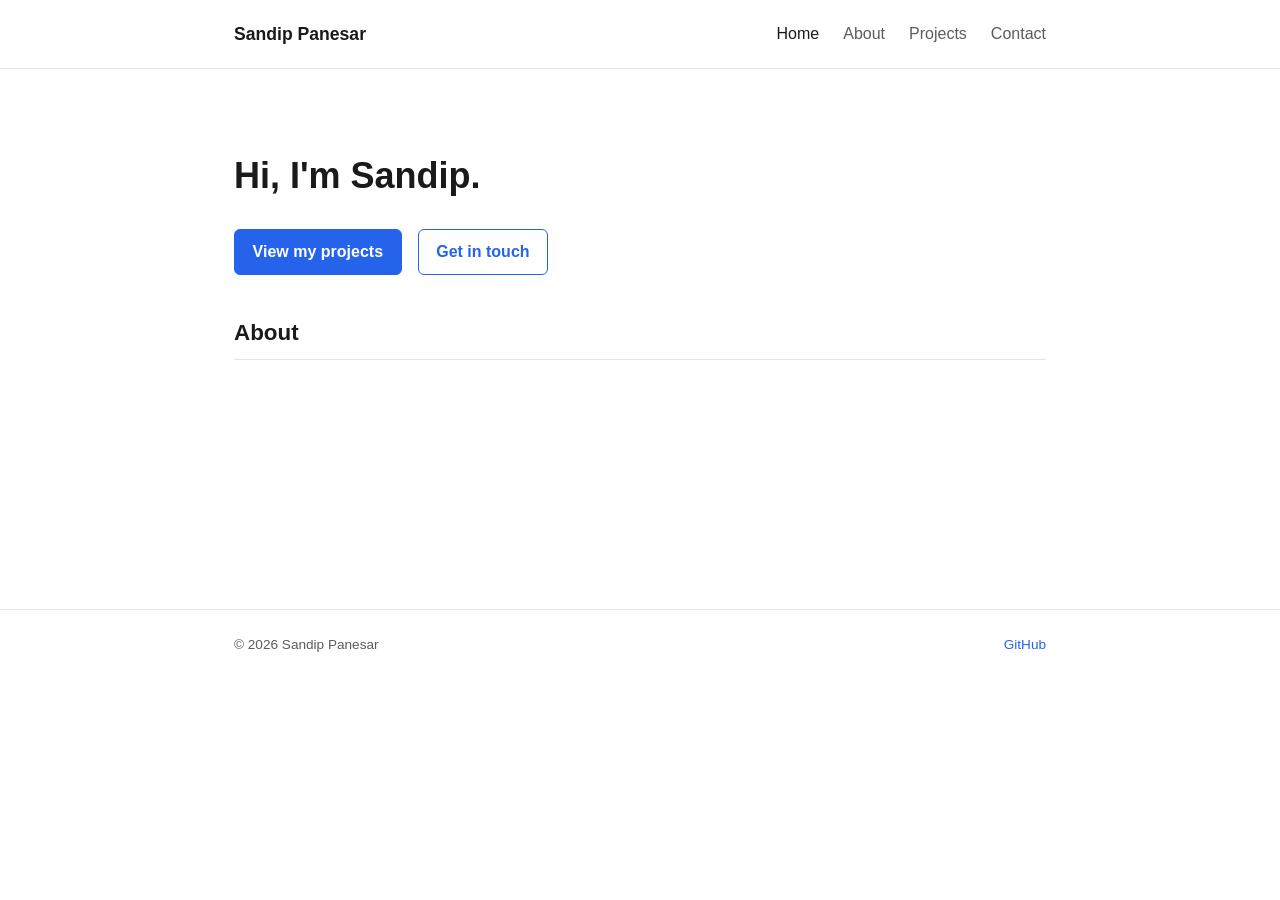
==== index.html @ 1ba9929c "Initial skeleton: static HTML/CSS/JS personal site" ====
<!doctype html>
<html lang="en">
<head>
  <meta charset="utf-8" />
  <meta name="viewport" content="width=device-width, initial-scale=1" />
  <title>Sandip Panesar</title>
  <meta name="description" content="Personal website of Sandip Panesar." />
  <link rel="stylesheet" href="css/style.css" />
</head>
<body>
  <header class="site-header">
    <div class="wrapper">
      <a class="site-title" href="index.html">Sandip Panesar</a>
      <nav class="site-nav">
        <ul>
          <li><a href="index.html">Home</a></li>
          <li><a href="about.html">About</a></li>
          <li><a href="projects.html">Projects</a></li>
          <li><a href="contact.html">Contact</a></li>
        </ul>
      </nav>
    </div>
  </header>

  <main>
    <div class="wrapper">
      <section class="hero">
        <h1>Hi, I'm Sandip.</h1>
        <p class="tagline"><!-- TODO: one-line description of what you do --></p>
        <div class="actions">
          <a class="btn primary" href="projects.html">View my projects</a>
          <a class="btn secondary" href="contact.html">Get in touch</a>
        </div>
      </section>

      <section class="intro">
        <h2>About</h2>
        <p>
          <!-- TODO: short 2-3 sentence intro. Who you are, what you work on,
               what you're interested in. -->
        </p>
      </section>
    </div>
  </main>

  <footer class="site-footer">
    <div class="wrapper">
      <span>&copy; <span id="year"></span> Sandip Panesar</span>
      <span><a href="https://github.com/sandzp">GitHub</a></span>
    </div>
  </footer>

  <script src="js/main.js"></script>
  <script>
    document.getElementById("year").textContent = new Date().getFullYear();
  </script>
</body>
</html>
---- css/style.css ----
/* ---------------------------------------------------------
   Base / reset
--------------------------------------------------------- */
:root {
  --bg: #ffffff;
  --bg-alt: #f5f5f7;
  --text: #1a1a1a;
  --text-muted: #5c5c5c;
  --accent: #2563eb;
  --accent-hover: #1d4ed8;
  --border: #e5e5e5;
  --max-width: 860px;
  color-scheme: light dark;
}

@media (prefers-color-scheme: dark) {
  :root {
    --bg: #121212;
    --bg-alt: #1a1a1a;
    --text: #f0f0f0;
    --text-muted: #a3a3a3;
    --accent: #60a5fa;
    --accent-hover: #93c5fd;
    --border: #2e2e2e;
  }
}

* {
  box-sizing: border-box;
}

body {
  margin: 0;
  background: var(--bg);
  color: var(--text);
  font-family: -apple-system, BlinkMacSystemFont, "Segoe UI", Roboto, Helvetica, Arial, sans-serif;
  line-height: 1.6;
}

a {
  color: var(--accent);
  text-decoration: none;
}

a:hover {
  color: var(--accent-hover);
  text-decoration: underline;
}

img {
  max-width: 100%;
  display: block;
}

/* ---------------------------------------------------------
   Layout
--------------------------------------------------------- */
.wrapper {
  max-width: var(--max-width);
  margin: 0 auto;
  padding: 0 1.5rem;
}

header.site-header {
  border-bottom: 1px solid var(--border);
}

header.site-header .wrapper {
  display: flex;
  align-items: center;
  justify-content: space-between;
  padding-top: 1.25rem;
  padding-bottom: 1.25rem;
}

.site-title {
  font-weight: 700;
  font-size: 1.1rem;
  color: var(--text);
}

nav.site-nav ul {
  list-style: none;
  display: flex;
  gap: 1.5rem;
  margin: 0;
  padding: 0;
}

nav.site-nav a {
  color: var(--text-muted);
  font-weight: 500;
}

nav.site-nav a:hover,
nav.site-nav a.active {
  color: var(--text);
}

main {
  padding: 3rem 0;
  min-height: 60vh;
}

footer.site-footer {
  border-top: 1px solid var(--border);
  color: var(--text-muted);
  font-size: 0.85rem;
}

footer.site-footer .wrapper {
  padding-top: 1.5rem;
  padding-bottom: 1.5rem;
  display: flex;
  justify-content: space-between;
  flex-wrap: wrap;
  gap: 0.5rem;
}

/* ---------------------------------------------------------
   Hero (home page)
--------------------------------------------------------- */
.hero h1 {
  font-size: 2.25rem;
  margin-bottom: 0.5rem;
}

.hero p.tagline {
  color: var(--text-muted);
  font-size: 1.15rem;
  margin-top: 0;
}

.hero .actions {
  margin-top: 1.5rem;
  display: flex;
  gap: 1rem;
  flex-wrap: wrap;
}

.btn {
  display: inline-block;
  padding: 0.6rem 1.1rem;
  border-radius: 6px;
  border: 1px solid var(--accent);
  font-weight: 600;
}

.btn:hover {
  text-decoration: none;
}

.btn.primary {
  background: var(--accent);
  color: #fff;
}

.btn.primary:hover {
  background: var(--accent-hover);
  border-color: var(--accent-hover);
  color: #fff;
}

.btn.secondary {
  color: var(--accent);
}

/* ---------------------------------------------------------
   Sections / cards
--------------------------------------------------------- */
section {
  margin-bottom: 2.5rem;
}

section h2 {
  font-size: 1.4rem;
  border-bottom: 1px solid var(--border);
  padding-bottom: 0.5rem;
}

.card-grid {
  display: grid;
  grid-template-columns: repeat(auto-fill, minmax(220px, 1fr));
  gap: 1.25rem;
  margin-top: 1.5rem;
}

.card {
  border: 1px solid var(--border);
  border-radius: 8px;
  padding: 1.25rem;
  background: var(--bg-alt);
}

.card h3 {
  margin-top: 0;
  margin-bottom: 0.4rem;
  font-size: 1.05rem;
}

.card p {
  color: var(--text-muted);
  font-size: 0.92rem;
  margin-bottom: 0.75rem;
}

.card .links {
  display: flex;
  gap: 0.75rem;
  font-size: 0.85rem;
  font-weight: 600;
}

/* ---------------------------------------------------------
   Contact
--------------------------------------------------------- */
.contact-list {
  list-style: none;
  padding: 0;
  display: flex;
  flex-direction: column;
  gap: 0.6rem;
}

.contact-list a {
  font-weight: 600;
}

/* ---------------------------------------------------------
   Responsive
--------------------------------------------------------- */
@media (max-width: 600px) {
  header.site-header .wrapper {
    flex-direction: column;
    align-items: flex-start;
    gap: 0.75rem;
  }

  nav.site-nav ul {
    gap: 1rem;
    flex-wrap: wrap;
  }

  .hero h1 {
    font-size: 1.75rem;
  }
}
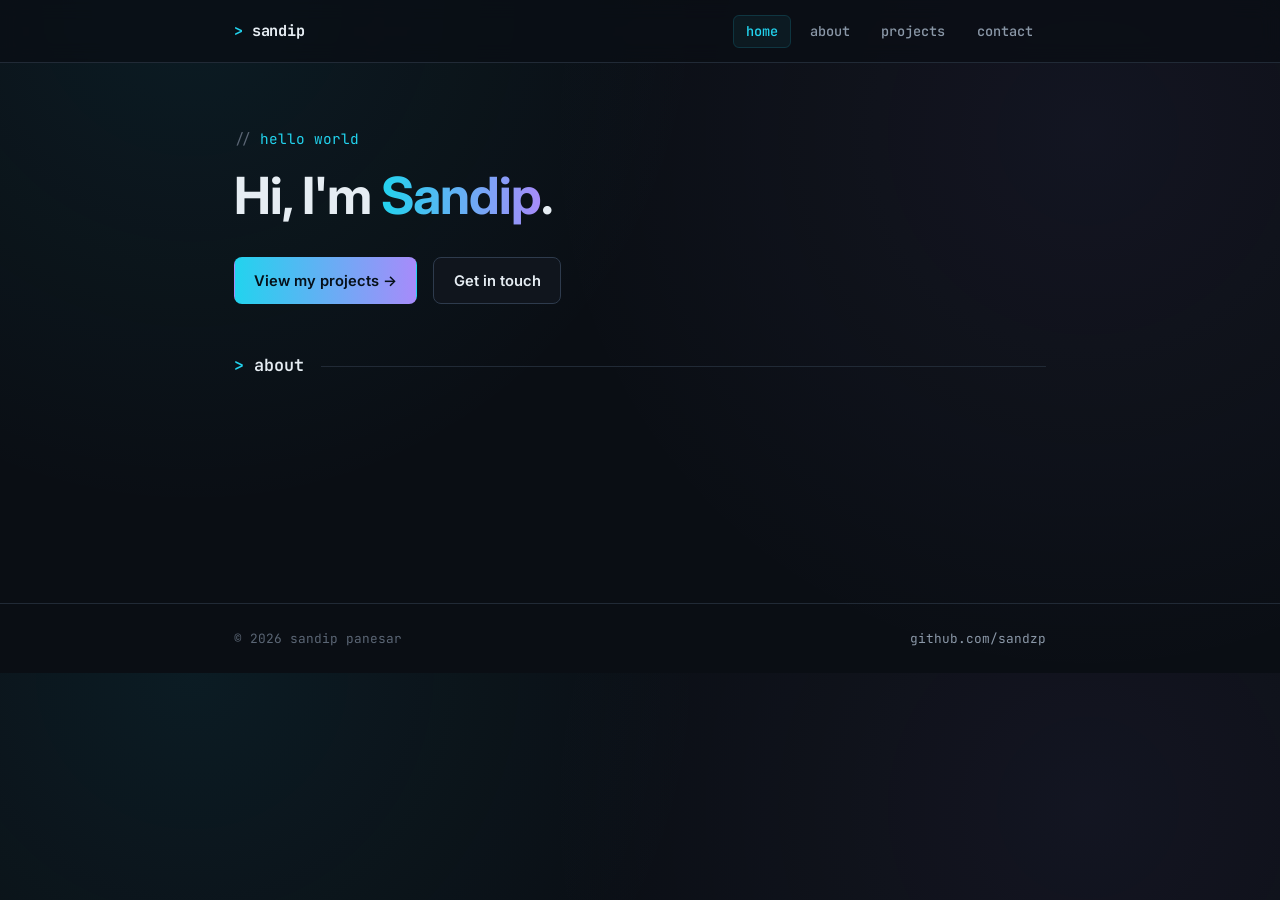
==== commit 49f547e9: "Redesign: dark techy theme with glow accents" ====
--- a/index.html
+++ b/index.html
@@ -5,18 +5,24 @@
   <meta name="viewport" content="width=device-width, initial-scale=1" />
   <title>Sandip Panesar</title>
   <meta name="description" content="Personal website of Sandip Panesar." />
+  <link rel="preconnect" href="https://fonts.googleapis.com" />
+  <link rel="preconnect" href="https://fonts.gstatic.com" crossorigin />
+  <link
+    href="https://fonts.googleapis.com/css2?family=Inter:wght@400;500;600;700&family=JetBrains+Mono:wght@400;500;700&display=swap"
+    rel="stylesheet"
+  />
   <link rel="stylesheet" href="css/style.css" />
 </head>
 <body>
   <header class="site-header">
     <div class="wrapper">
-      <a class="site-title" href="index.html">Sandip Panesar</a>
+      <a class="site-title" href="index.html"><span class="prompt">&gt;</span> sandip<span class="cursor"></span></a>
       <nav class="site-nav">
         <ul>
-          <li><a href="index.html">Home</a></li>
-          <li><a href="about.html">About</a></li>
-          <li><a href="projects.html">Projects</a></li>
-          <li><a href="contact.html">Contact</a></li>
+          <li><a href="index.html">home</a></li>
+          <li><a href="about.html">about</a></li>
+          <li><a href="projects.html">projects</a></li>
+          <li><a href="contact.html">contact</a></li>
         </ul>
       </nav>
     </div>
@@ -24,29 +30,32 @@
 
   <main>
     <div class="wrapper">
-      <section class="hero">
-        <h1>Hi, I'm Sandip.</h1>
-        <p class="tagline"><!-- TODO: one-line description of what you do --></p>
+      <section class="hero reveal">
+        <p class="eyebrow">hello world</p>
+        <h1>Hi, I'm <span class="gradient">Sandip</span>.<br /><!-- TODO: one-line description of what you do --></h1>
+        <p class="tagline"><!-- TODO: 1-2 sentence expanded tagline --></p>
         <div class="actions">
-          <a class="btn primary" href="projects.html">View my projects</a>
+          <a class="btn primary" href="projects.html">View my projects &rarr;</a>
           <a class="btn secondary" href="contact.html">Get in touch</a>
         </div>
       </section>
 
-      <section class="intro">
-        <h2>About</h2>
-        <p>
-          <!-- TODO: short 2-3 sentence intro. Who you are, what you work on,
-               what you're interested in. -->
-        </p>
+      <section class="intro reveal">
+        <h2>about</h2>
+        <div class="bio">
+          <p>
+            <!-- TODO: short 2-3 sentence intro. Who you are, what you work on,
+                 what you're interested in. -->
+          </p>
+        </div>
       </section>
     </div>
   </main>
 
   <footer class="site-footer">
     <div class="wrapper">
-      <span>&copy; <span id="year"></span> Sandip Panesar</span>
-      <span><a href="https://github.com/sandzp">GitHub</a></span>
+      <span>&copy; <span id="year"></span> sandip panesar</span>
+      <span><a href="https://github.com/sandzp">github.com/sandzp</a></span>
     </div>
   </footer>
 
--- a/css/style.css
+++ b/css/style.css
@@ -1,55 +1,72 @@
 /* ---------------------------------------------------------
-   Base / reset
+   Design tokens
+   Dark, techy theme — deliberate single look, not theme-switched.
 --------------------------------------------------------- */
 :root {
-  --bg: #ffffff;
-  --bg-alt: #f5f5f7;
-  --text: #1a1a1a;
-  --text-muted: #5c5c5c;
-  --accent: #2563eb;
-  --accent-hover: #1d4ed8;
-  --border: #e5e5e5;
+  --bg: #0a0e14;
+  --bg-alt: #10151d;
+  --bg-elevated: #141b25;
+  --text: #e6edf3;
+  --text-muted: #8b98a8;
+  --text-dim: #5b6675;
+  --border: #212a36;
+  --border-hover: #2e3b4d;
+
+  --accent: #22d3ee;      /* cyan */
+  --accent-2: #a78bfa;    /* violet */
+  --accent-grad: linear-gradient(90deg, var(--accent), var(--accent-2));
+  --glow: rgba(34, 211, 238, 0.35);
+  --glow-soft: rgba(34, 211, 238, 0.15);
+
+  --mono: "JetBrains Mono", ui-monospace, SFMono-Regular, Menlo, Consolas, monospace;
+  --sans: "Inter", -apple-system, BlinkMacSystemFont, "Segoe UI", Roboto, sans-serif;
+
   --max-width: 860px;
-  color-scheme: light dark;
-}
-
-@media (prefers-color-scheme: dark) {
-  :root {
-    --bg: #121212;
-    --bg-alt: #1a1a1a;
-    --text: #f0f0f0;
-    --text-muted: #a3a3a3;
-    --accent: #60a5fa;
-    --accent-hover: #93c5fd;
-    --border: #2e2e2e;
-  }
+  color-scheme: dark;
 }
 
 * {
   box-sizing: border-box;
 }
 
+html {
+  scroll-behavior: smooth;
+}
+
 body {
   margin: 0;
-  background: var(--bg);
-  color: var(--text);
-  font-family: -apple-system, BlinkMacSystemFont, "Segoe UI", Roboto, Helvetica, Arial, sans-serif;
-  line-height: 1.6;
+  background:
+    radial-gradient(circle at 15% 0%, rgba(34, 211, 238, 0.07), transparent 40%),
+    radial-gradient(circle at 85% 20%, rgba(167, 139, 250, 0.06), transparent 45%),
+    var(--bg);
+  color: var(--text);
+  font-family: var(--sans);
+  line-height: 1.65;
+  -webkit-font-smoothing: antialiased;
 }
 
 a {
   color: var(--accent);
   text-decoration: none;
+  transition: color 0.15s ease;
 }
 
 a:hover {
-  color: var(--accent-hover);
-  text-decoration: underline;
+  color: var(--accent-2);
 }
 
 img {
   max-width: 100%;
   display: block;
+}
+
+code, .mono {
+  font-family: var(--mono);
+}
+
+::selection {
+  background: var(--glow-soft);
+  color: var(--text);
 }
 
 /* ---------------------------------------------------------
@@ -62,6 +79,12 @@
 }
 
 header.site-header {
+  position: sticky;
+  top: 0;
+  z-index: 10;
+  background: rgba(10, 14, 20, 0.75);
+  backdrop-filter: blur(10px);
+  -webkit-backdrop-filter: blur(10px);
   border-bottom: 1px solid var(--border);
 }
 
@@ -69,43 +92,70 @@
   display: flex;
   align-items: center;
   justify-content: space-between;
-  padding-top: 1.25rem;
-  padding-bottom: 1.25rem;
+  padding-top: 1.1rem;
+  padding-bottom: 1.1rem;
 }
 
 .site-title {
+  font-family: var(--mono);
   font-weight: 700;
-  font-size: 1.1rem;
-  color: var(--text);
+  font-size: 0.95rem;
+  color: var(--text);
+  letter-spacing: -0.01em;
+}
+
+.site-title .prompt {
+  color: var(--accent);
+}
+
+.site-title .cursor {
+  display: inline-block;
+  width: 0.5em;
+  margin-left: 0.1em;
+  border-right: 2px solid var(--accent);
+  animation: blink 1s step-end infinite;
 }
 
 nav.site-nav ul {
   list-style: none;
   display: flex;
-  gap: 1.5rem;
+  gap: 0.35rem;
   margin: 0;
   padding: 0;
 }
 
 nav.site-nav a {
+  font-family: var(--mono);
+  font-size: 0.85rem;
   color: var(--text-muted);
   font-weight: 500;
-}
-
-nav.site-nav a:hover,
+  padding: 0.4rem 0.75rem;
+  border-radius: 6px;
+  border: 1px solid transparent;
+}
+
+nav.site-nav a:hover {
+  color: var(--text);
+  border-color: var(--border-hover);
+  background: var(--bg-alt);
+}
+
 nav.site-nav a.active {
-  color: var(--text);
+  color: var(--accent);
+  border-color: var(--glow-soft);
+  background: rgba(34, 211, 238, 0.06);
 }
 
 main {
-  padding: 3rem 0;
+  padding: 4rem 0;
   min-height: 60vh;
 }
 
 footer.site-footer {
   border-top: 1px solid var(--border);
-  color: var(--text-muted);
-  font-size: 0.85rem;
+  color: var(--text-dim);
+  font-family: var(--mono);
+  font-size: 0.8rem;
 }
 
 footer.site-footer .wrapper {
@@ -117,33 +167,70 @@
   gap: 0.5rem;
 }
 
+footer.site-footer a {
+  color: var(--text-muted);
+}
+
+footer.site-footer a:hover {
+  color: var(--accent);
+}
+
 /* ---------------------------------------------------------
    Hero (home page)
 --------------------------------------------------------- */
+.eyebrow {
+  font-family: var(--mono);
+  color: var(--accent);
+  font-size: 0.9rem;
+  margin: 0 0 1rem;
+  display: flex;
+  align-items: center;
+  gap: 0.5rem;
+}
+
+.eyebrow::before {
+  content: "//";
+  color: var(--text-dim);
+}
+
 .hero h1 {
-  font-size: 2.25rem;
-  margin-bottom: 0.5rem;
+  font-size: clamp(2.2rem, 5vw, 3.2rem);
+  line-height: 1.15;
+  margin: 0 0 1rem;
+  letter-spacing: -0.02em;
+}
+
+.hero h1 .gradient {
+  background: var(--accent-grad);
+  -webkit-background-clip: text;
+  background-clip: text;
+  color: transparent;
 }
 
 .hero p.tagline {
   color: var(--text-muted);
   font-size: 1.15rem;
-  margin-top: 0;
+  max-width: 46ch;
+  margin: 0 0 2rem;
 }
 
 .hero .actions {
-  margin-top: 1.5rem;
   display: flex;
   gap: 1rem;
   flex-wrap: wrap;
 }
 
 .btn {
-  display: inline-block;
-  padding: 0.6rem 1.1rem;
-  border-radius: 6px;
-  border: 1px solid var(--accent);
+  display: inline-flex;
+  align-items: center;
+  gap: 0.4rem;
+  padding: 0.65rem 1.2rem;
+  border-radius: 8px;
   font-weight: 600;
+  font-size: 0.92rem;
+  font-family: var(--sans);
+  border: 1px solid transparent;
+  transition: all 0.18s ease;
 }
 
 .btn:hover {
@@ -151,64 +238,150 @@
 }
 
 .btn.primary {
-  background: var(--accent);
-  color: #fff;
+  background: var(--accent-grad);
+  color: #061019;
 }
 
 .btn.primary:hover {
-  background: var(--accent-hover);
-  border-color: var(--accent-hover);
-  color: #fff;
+  box-shadow: 0 0 0 1px var(--glow), 0 0 24px var(--glow);
+  transform: translateY(-1px);
+  color: #061019;
 }
 
 .btn.secondary {
-  color: var(--accent);
-}
-
-/* ---------------------------------------------------------
-   Sections / cards
+  color: var(--text);
+  border-color: var(--border-hover);
+  background: var(--bg-alt);
+}
+
+.btn.secondary:hover {
+  border-color: var(--accent);
+  color: var(--accent);
+  transform: translateY(-1px);
+}
+
+/* ---------------------------------------------------------
+   Sections
 --------------------------------------------------------- */
 section {
-  margin-bottom: 2.5rem;
+  margin-bottom: 3rem;
 }
 
 section h2 {
-  font-size: 1.4rem;
-  border-bottom: 1px solid var(--border);
-  padding-bottom: 0.5rem;
-}
-
+  font-family: var(--mono);
+  font-size: 1.05rem;
+  font-weight: 600;
+  color: var(--text);
+  margin-bottom: 1.25rem;
+  display: flex;
+  align-items: center;
+  gap: 0.6rem;
+}
+
+section h2::before {
+  content: ">";
+  color: var(--accent);
+}
+
+section h2::after {
+  content: "";
+  flex: 1;
+  height: 1px;
+  background: var(--border);
+  margin-left: 0.5rem;
+}
+
+/* ---------------------------------------------------------
+   Cards (projects)
+--------------------------------------------------------- */
 .card-grid {
   display: grid;
-  grid-template-columns: repeat(auto-fill, minmax(220px, 1fr));
+  grid-template-columns: repeat(auto-fill, minmax(240px, 1fr));
   gap: 1.25rem;
-  margin-top: 1.5rem;
 }
 
 .card {
+  position: relative;
   border: 1px solid var(--border);
-  border-radius: 8px;
-  padding: 1.25rem;
+  border-radius: 10px;
+  padding: 1.4rem;
   background: var(--bg-alt);
+  transition: border-color 0.2s ease, transform 0.2s ease, box-shadow 0.2s ease;
+  overflow: hidden;
+}
+
+.card::before {
+  content: "";
+  position: absolute;
+  inset: 0 0 auto 0;
+  height: 2px;
+  background: var(--accent-grad);
+  opacity: 0;
+  transition: opacity 0.2s ease;
+}
+
+.card:hover {
+  border-color: var(--border-hover);
+  transform: translateY(-3px);
+  box-shadow: 0 8px 30px rgba(0, 0, 0, 0.35), 0 0 0 1px var(--glow-soft);
+}
+
+.card:hover::before {
+  opacity: 1;
 }
 
 .card h3 {
   margin-top: 0;
-  margin-bottom: 0.4rem;
-  font-size: 1.05rem;
+  margin-bottom: 0.5rem;
+  font-size: 1.02rem;
+  font-family: var(--mono);
 }
 
 .card p {
   color: var(--text-muted);
   font-size: 0.92rem;
-  margin-bottom: 0.75rem;
+  margin-bottom: 1rem;
 }
 
 .card .links {
   display: flex;
-  gap: 0.75rem;
-  font-size: 0.85rem;
+  gap: 1rem;
+  font-family: var(--mono);
+  font-size: 0.82rem;
   font-weight: 600;
+}
+
+/* ---------------------------------------------------------
+   Skill tags (about page)
+--------------------------------------------------------- */
+.tag-list {
+  display: flex;
+  flex-wrap: wrap;
+  gap: 0.6rem;
+  list-style: none;
+  padding: 0;
+  margin: 0;
+}
+
+.tag-list li {
+  font-family: var(--mono);
+  font-size: 0.82rem;
+  color: var(--text-muted);
+  border: 1px solid var(--border);
+  border-radius: 999px;
+  padding: 0.35rem 0.85rem;
+  background: var(--bg-alt);
+  transition: border-color 0.15s ease, color 0.15s ease;
+}
+
+.tag-list li:hover {
+  border-color: var(--accent);
+  color: var(--accent);
+}
+
+.bio p {
+  color: var(--text-muted);
+  max-width: 65ch;
 }
 
 /* ---------------------------------------------------------
@@ -219,11 +392,62 @@
   padding: 0;
   display: flex;
   flex-direction: column;
-  gap: 0.6rem;
+  gap: 0;
+  border: 1px solid var(--border);
+  border-radius: 10px;
+  overflow: hidden;
+}
+
+.contact-list li {
+  display: flex;
+  align-items: center;
+  gap: 0.75rem;
+  padding: 1rem 1.25rem;
+  background: var(--bg-alt);
+  border-bottom: 1px solid var(--border);
+}
+
+.contact-list li:last-child {
+  border-bottom: none;
+}
+
+.contact-list .label {
+  font-family: var(--mono);
+  color: var(--text-dim);
+  font-size: 0.85rem;
+  min-width: 5.5rem;
 }
 
 .contact-list a {
   font-weight: 600;
+  color: var(--text);
+}
+
+.contact-list a:hover {
+  color: var(--accent);
+}
+
+/* ---------------------------------------------------------
+   Scroll reveal (progressive enhancement, see main.js)
+--------------------------------------------------------- */
+.reveal {
+  opacity: 0;
+  transform: translateY(14px);
+  transition: opacity 0.5s ease, transform 0.5s ease;
+}
+
+.reveal.is-visible {
+  opacity: 1;
+  transform: translateY(0);
+}
+
+/* ---------------------------------------------------------
+   Misc
+--------------------------------------------------------- */
+@keyframes blink {
+  50% {
+    border-color: transparent;
+  }
 }
 
 /* ---------------------------------------------------------
@@ -237,11 +461,30 @@
   }
 
   nav.site-nav ul {
-    gap: 1rem;
+    gap: 0.3rem;
     flex-wrap: wrap;
   }
 
-  .hero h1 {
-    font-size: 1.75rem;
-  }
-}
+  .contact-list li {
+    flex-direction: column;
+    align-items: flex-start;
+    gap: 0.25rem;
+  }
+}
+
+/* Respect reduced-motion preferences */
+@media (prefers-reduced-motion: reduce) {
+  html {
+    scroll-behavior: auto;
+  }
+
+  .reveal {
+    opacity: 1;
+    transform: none;
+    transition: none;
+  }
+
+  .site-title .cursor {
+    animation: none;
+  }
+}
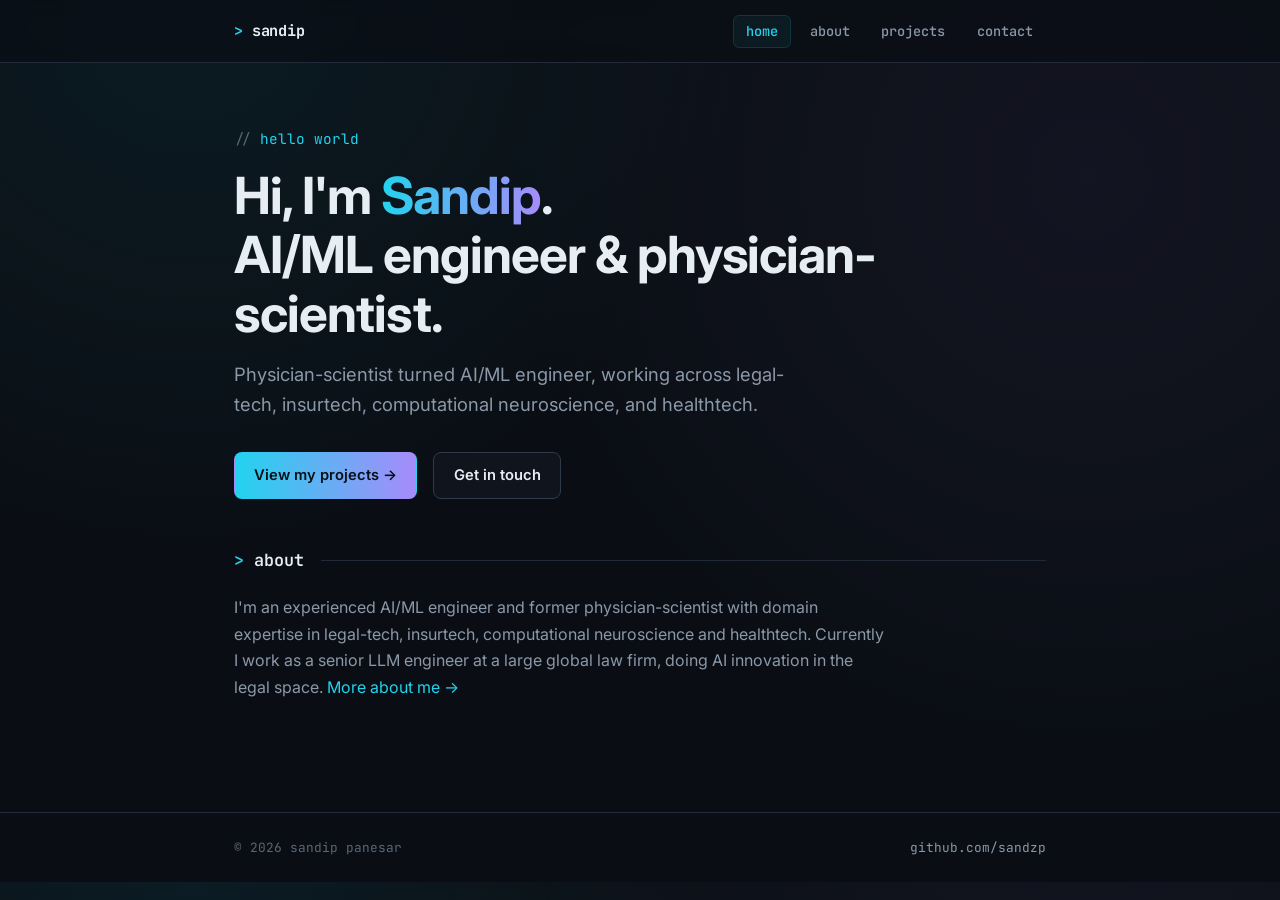
==== commit b49df524: "Add real about content, career/education timeline, and skills from CV" ====
--- a/index.html
+++ b/index.html
@@ -32,8 +32,11 @@
     <div class="wrapper">
       <section class="hero reveal">
         <p class="eyebrow">hello world</p>
-        <h1>Hi, I'm <span class="gradient">Sandip</span>.<br /><!-- TODO: one-line description of what you do --></h1>
-        <p class="tagline"><!-- TODO: 1-2 sentence expanded tagline --></p>
+        <h1>Hi, I'm <span class="gradient">Sandip</span>.<br />AI/ML engineer &amp; physician-scientist.</h1>
+        <p class="tagline">
+          Physician-scientist turned AI/ML engineer, working across legal-tech, insurtech,
+          computational neuroscience, and healthtech.
+        </p>
         <div class="actions">
           <a class="btn primary" href="projects.html">View my projects &rarr;</a>
           <a class="btn secondary" href="contact.html">Get in touch</a>
@@ -44,8 +47,10 @@
         <h2>about</h2>
         <div class="bio">
           <p>
-            <!-- TODO: short 2-3 sentence intro. Who you are, what you work on,
-                 what you're interested in. -->
+            I'm an experienced AI/ML engineer and former physician-scientist with domain expertise in
+            legal-tech, insurtech, computational neuroscience and healthtech. Currently I work as a senior
+            LLM engineer at a large global law firm, doing AI innovation in the legal space.
+            <a href="about.html">More about me &rarr;</a>
           </p>
         </div>
       </section>
--- a/css/style.css
+++ b/css/style.css
@@ -292,6 +292,127 @@
 }
 
 /* ---------------------------------------------------------
+   Stat tiles (about page highlights)
+--------------------------------------------------------- */
+.stat-grid {
+  display: grid;
+  grid-template-columns: repeat(auto-fit, minmax(180px, 1fr));
+  gap: 1rem;
+}
+
+.stat {
+  border: 1px solid var(--border);
+  border-radius: 10px;
+  padding: 1.25rem 1.4rem;
+  background: var(--bg-alt);
+}
+
+.stat .value {
+  font-family: var(--sans);
+  font-size: clamp(1.75rem, 3.5vw, 2.25rem);
+  font-weight: 700;
+  line-height: 1.1;
+  background: var(--accent-grad);
+  -webkit-background-clip: text;
+  background-clip: text;
+  color: transparent;
+}
+
+.stat .label {
+  display: block;
+  margin-top: 0.4rem;
+  color: var(--text-muted);
+  font-size: 0.85rem;
+}
+
+/* ---------------------------------------------------------
+   Timeline (career / education)
+--------------------------------------------------------- */
+.timeline {
+  display: flex;
+  flex-direction: column;
+  gap: 1.85rem;
+  list-style: none;
+  border-left: 1px solid var(--border);
+  padding-left: 1.5rem;
+  margin: 0;
+}
+
+.timeline-item {
+  position: relative;
+}
+
+.timeline-item::before {
+  content: "";
+  position: absolute;
+  left: calc(-1.5rem - 4.5px);
+  top: 0.4rem;
+  width: 8px;
+  height: 8px;
+  border-radius: 50%;
+  background: var(--accent);
+  box-shadow: 0 0 8px var(--glow);
+}
+
+.timeline-header {
+  display: flex;
+  justify-content: space-between;
+  align-items: baseline;
+  flex-wrap: wrap;
+  gap: 0.35rem 1rem;
+  margin-bottom: 0.4rem;
+}
+
+.timeline-role {
+  font-family: var(--mono);
+  font-weight: 600;
+  font-size: 0.95rem;
+  color: var(--text);
+}
+
+.timeline-role .company {
+  color: var(--accent);
+}
+
+.timeline-meta {
+  font-family: var(--mono);
+  font-size: 0.78rem;
+  color: var(--text-dim);
+  white-space: nowrap;
+}
+
+.timeline-desc {
+  margin: 0;
+  color: var(--text-muted);
+  font-size: 0.92rem;
+}
+
+.timeline-desc + .timeline-desc {
+  margin-top: 0.3rem;
+}
+
+/* ---------------------------------------------------------
+   Skill groups (about page)
+--------------------------------------------------------- */
+.skill-group {
+  margin-bottom: 1.1rem;
+}
+
+.skill-group:last-child {
+  margin-bottom: 0;
+}
+
+.skill-group .group-label {
+  font-family: var(--mono);
+  font-size: 0.78rem;
+  color: var(--text-dim);
+  text-transform: uppercase;
+  letter-spacing: 0.04em;
+  display: block;
+  margin-bottom: 0.6rem;
+}
+
+/* ---------------------------------------------------------
    Cards (projects)
 --------------------------------------------------------- */
 .card-grid {
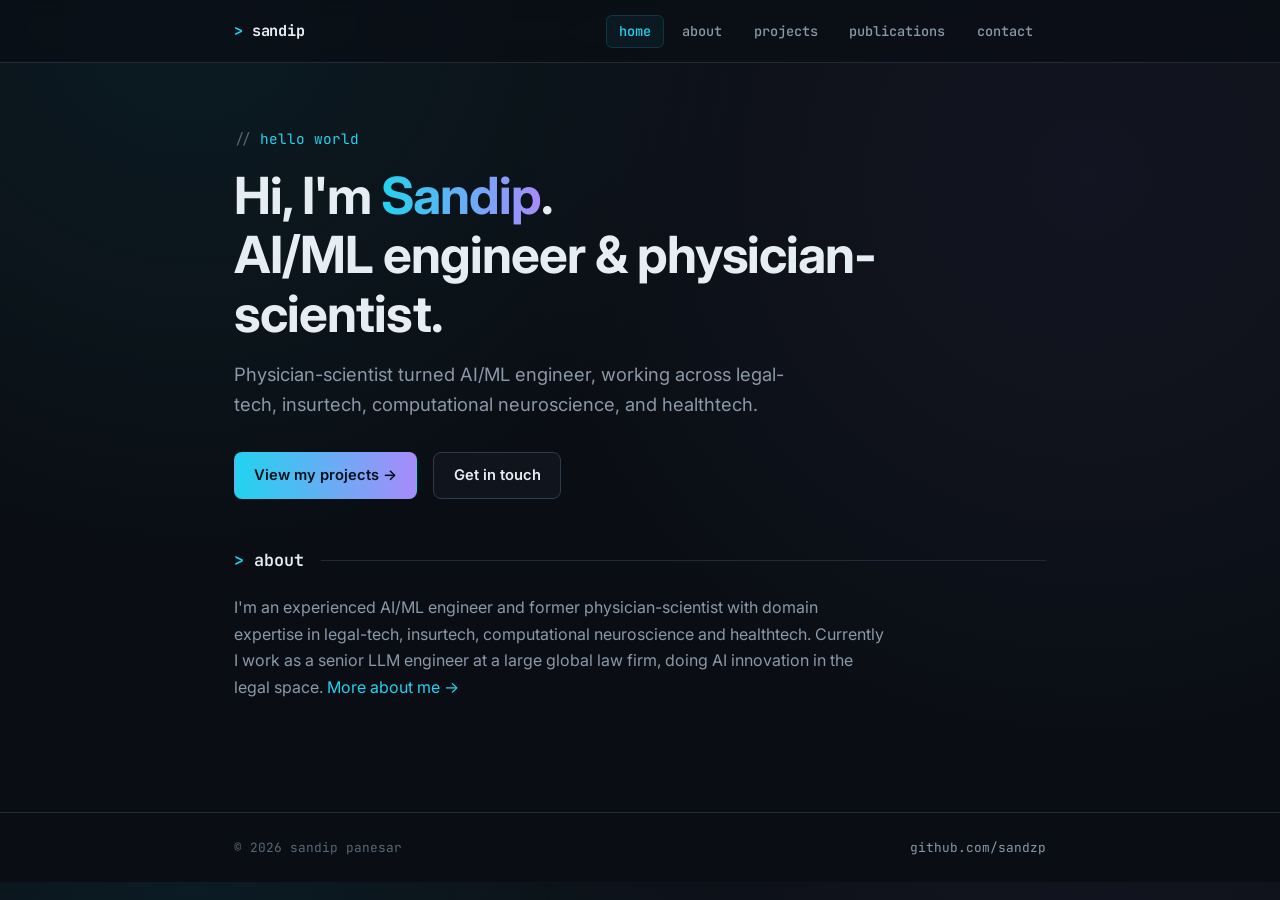
==== commit f04d8502: "Add publications page (Google Scholar data) and link from research fellow role" ====
--- a/index.html
+++ b/index.html
@@ -22,6 +22,7 @@
           <li><a href="index.html">home</a></li>
           <li><a href="about.html">about</a></li>
           <li><a href="projects.html">projects</a></li>
+          <li><a href="publications.html">publications</a></li>
           <li><a href="contact.html">contact</a></li>
         </ul>
       </nav>
--- a/css/style.css
+++ b/css/style.css
@@ -413,6 +413,70 @@
 }
 
 /* ---------------------------------------------------------
+   Publications list
+--------------------------------------------------------- */
+.pub-list {
+  list-style: none;
+  padding: 0;
+  margin: 0;
+  display: flex;
+  flex-direction: column;
+  gap: 0.9rem;
+}
+
+.pub-item {
+  border: 1px solid var(--border);
+  border-radius: 10px;
+  padding: 1.1rem 1.3rem;
+  background: var(--bg-alt);
+  transition: border-color 0.15s ease;
+}
+
+.pub-item:hover {
+  border-color: var(--border-hover);
+}
+
+.pub-rank {
+  font-family: var(--mono);
+  color: var(--text-dim);
+  font-size: 0.8rem;
+  margin-right: 0.5rem;
+}
+
+.pub-title {
+  font-weight: 600;
+  color: var(--text);
+  font-size: 0.98rem;
+}
+
+.pub-authors {
+  color: var(--text-muted);
+  font-size: 0.86rem;
+  margin: 0.35rem 0 0;
+}
+
+.pub-meta {
+  display: flex;
+  align-items: center;
+  flex-wrap: wrap;
+  gap: 0.6rem;
+  margin-top: 0.5rem;
+  font-family: var(--mono);
+  font-size: 0.78rem;
+  color: var(--text-dim);
+}
+
+.pub-meta .venue {
+  color: var(--accent);
+}
+
+.pub-meta .citations {
+  border: 1px solid var(--border);
+  border-radius: 999px;
+  padding: 0.1rem 0.6rem;
+}
+
+/* ---------------------------------------------------------
    Cards (projects)
 --------------------------------------------------------- */
 .card-grid {
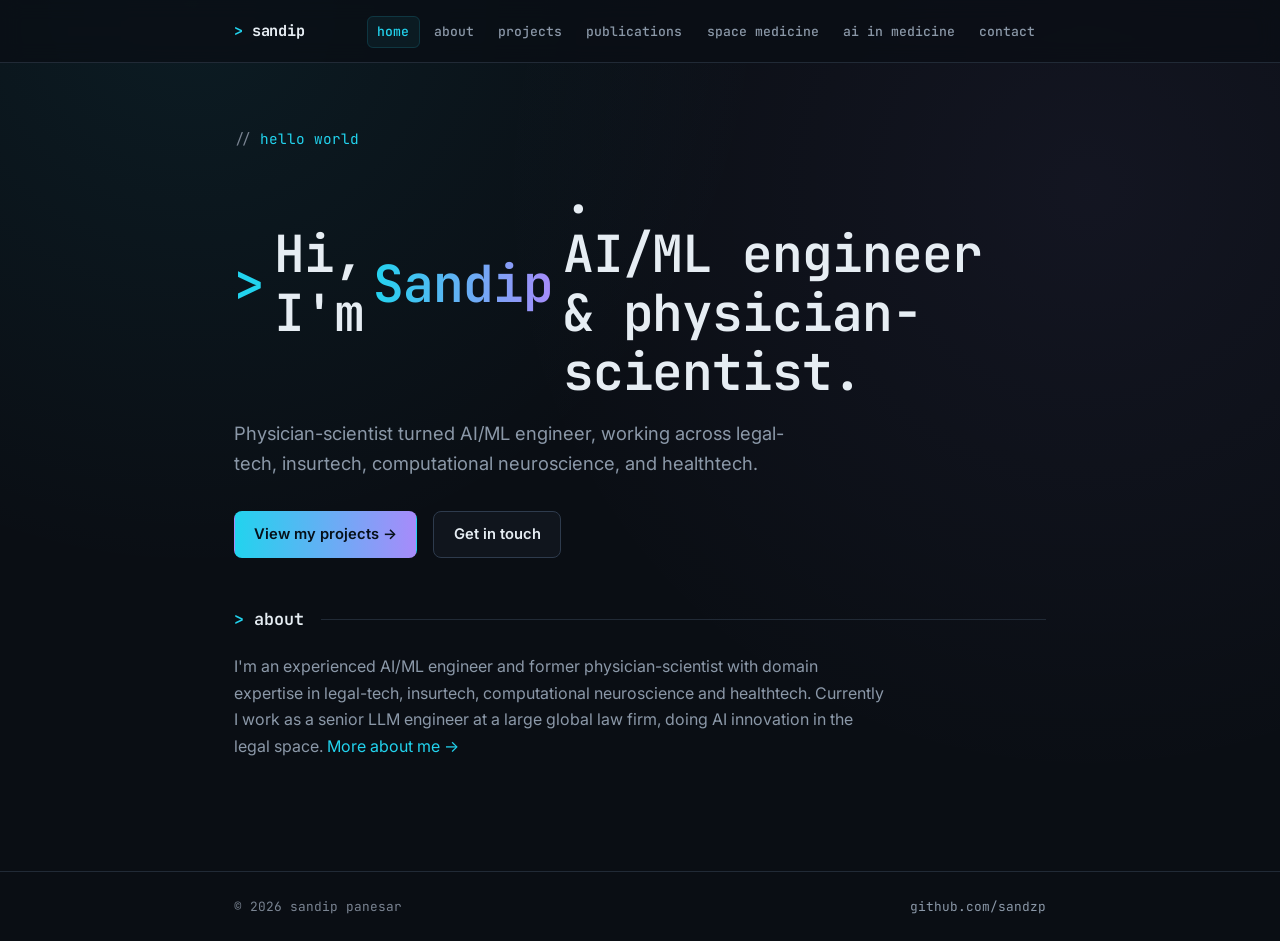
==== commit 42f0adda: "Design/accessibility audit fixes: favicon, OG images, heading hierarchy, focus states, contrast, and" ====
--- a/index.html
+++ b/index.html
@@ -5,6 +5,18 @@
   <meta name="viewport" content="width=device-width, initial-scale=1" />
   <title>Sandip Panesar</title>
   <meta name="description" content="Personal website of Sandip Panesar." />
+  <link rel="icon" type="image/png" href="assets/img/favicon-32.png" />
+  <link rel="apple-touch-icon" href="assets/img/apple-touch-icon.png" />
+  <meta name="theme-color" content="#0a0e14" />
+  <meta property="og:type" content="website" />
+  <meta property="og:title" content="Sandip Panesar" />
+  <meta property="og:description" content="Personal website of Sandip Panesar." />
+  <meta property="og:url" content="https://sandzp.github.io/" />
+  <meta property="og:image" content="https://sandzp.github.io/assets/img/og-image.png" />
+  <meta name="twitter:card" content="summary_large_image" />
+  <meta name="twitter:title" content="Sandip Panesar" />
+  <meta name="twitter:description" content="Personal website of Sandip Panesar." />
+  <meta name="twitter:image" content="https://sandzp.github.io/assets/img/og-image.png" />
   <link rel="preconnect" href="https://fonts.googleapis.com" />
   <link rel="preconnect" href="https://fonts.gstatic.com" crossorigin />
   <link
@@ -23,6 +35,8 @@
           <li><a href="about.html">about</a></li>
           <li><a href="projects.html">projects</a></li>
           <li><a href="publications.html">publications</a></li>
+          <li><a href="space-medicine.html">space medicine</a></li>
+          <li><a href="ai-in-medicine.html">ai in medicine</a></li>
           <li><a href="contact.html">contact</a></li>
         </ul>
       </nav>
--- a/css/style.css
+++ b/css/style.css
@@ -8,7 +8,7 @@
   --bg-elevated: #141b25;
   --text: #e6edf3;
   --text-muted: #8b98a8;
-  --text-dim: #5b6675;
+  --text-dim: #7a8492;
   --border: #212a36;
   --border-hover: #2e3b4d;
 
@@ -53,6 +53,14 @@
 
 a:hover {
   color: var(--accent-2);
+}
+
+a:focus-visible,
+.btn:focus-visible,
+.card:focus-visible {
+  outline: 2px solid var(--accent);
+  outline-offset: 3px;
+  border-radius: 3px;
 }
 
 img {
@@ -119,19 +127,22 @@
 nav.site-nav ul {
   list-style: none;
   display: flex;
-  gap: 0.35rem;
+  flex-wrap: wrap;
+  justify-content: flex-end;
+  gap: 0.2rem;
   margin: 0;
   padding: 0;
 }
 
 nav.site-nav a {
   font-family: var(--mono);
-  font-size: 0.85rem;
+  font-size: 0.82rem;
   color: var(--text-muted);
   font-weight: 500;
-  padding: 0.4rem 0.75rem;
+  padding: 0.4rem 0.6rem;
   border-radius: 6px;
   border: 1px solid transparent;
+  white-space: nowrap;
 }
 
 nav.site-nav a:hover {
@@ -267,22 +278,26 @@
   margin-bottom: 3rem;
 }
 
+section h1,
 section h2 {
   font-family: var(--mono);
   font-size: 1.05rem;
   font-weight: 600;
   color: var(--text);
   margin-bottom: 1.25rem;
+  margin-top: 0;
   display: flex;
   align-items: center;
   gap: 0.6rem;
 }
 
+section h1::before,
 section h2::before {
   content: ">";
   color: var(--accent);
 }
 
+section h1::after,
 section h2::after {
   content: "";
   flex: 1;
@@ -436,17 +451,25 @@
   border-color: var(--border-hover);
 }
 
+.pub-title {
+  display: flex;
+  align-items: baseline;
+  gap: 0.6rem;
+  font-weight: 600;
+  color: var(--text);
+  font-size: 0.98rem;
+}
+
 .pub-rank {
-  font-family: var(--mono);
+  flex: 0 0 auto;
+  font-family: var(--mono);
+  font-weight: 400;
   color: var(--text-dim);
   font-size: 0.8rem;
-  margin-right: 0.5rem;
-}
-
-.pub-title {
-  font-weight: 600;
-  color: var(--text);
-  font-size: 0.98rem;
+}
+
+.pub-title-text {
+  flex: 1 1 auto;
 }
 
 .pub-authors {
@@ -474,6 +497,23 @@
   border: 1px solid var(--border);
   border-radius: 999px;
   padding: 0.1rem 0.6rem;
+}
+
+.pub-desc {
+  color: var(--text-muted);
+  font-size: 0.9rem;
+  margin: 0.6rem 0 0;
+}
+
+.page-banner {
+  display: block;
+  width: 100%;
+  max-width: 280px;
+  height: auto;
+  margin: 0 auto 1.75rem;
+  border-radius: 12px;
+  border: 1px solid var(--border);
+  box-shadow: 0 0 0 1px var(--glow-soft), 0 12px 40px rgba(0, 0, 0, 0.4);
 }
 
 /* ---------------------------------------------------------
@@ -638,7 +678,7 @@
 /* ---------------------------------------------------------
    Responsive
 --------------------------------------------------------- */
-@media (max-width: 600px) {
+@media (max-width: 820px) {
   header.site-header .wrapper {
     flex-direction: column;
     align-items: flex-start;
@@ -646,10 +686,11 @@
   }
 
   nav.site-nav ul {
-    gap: 0.3rem;
-    flex-wrap: wrap;
+    justify-content: flex-start;
   }
-
+}
+
+@media (max-width: 600px) {
   .contact-list li {
     flex-direction: column;
     align-items: flex-start;
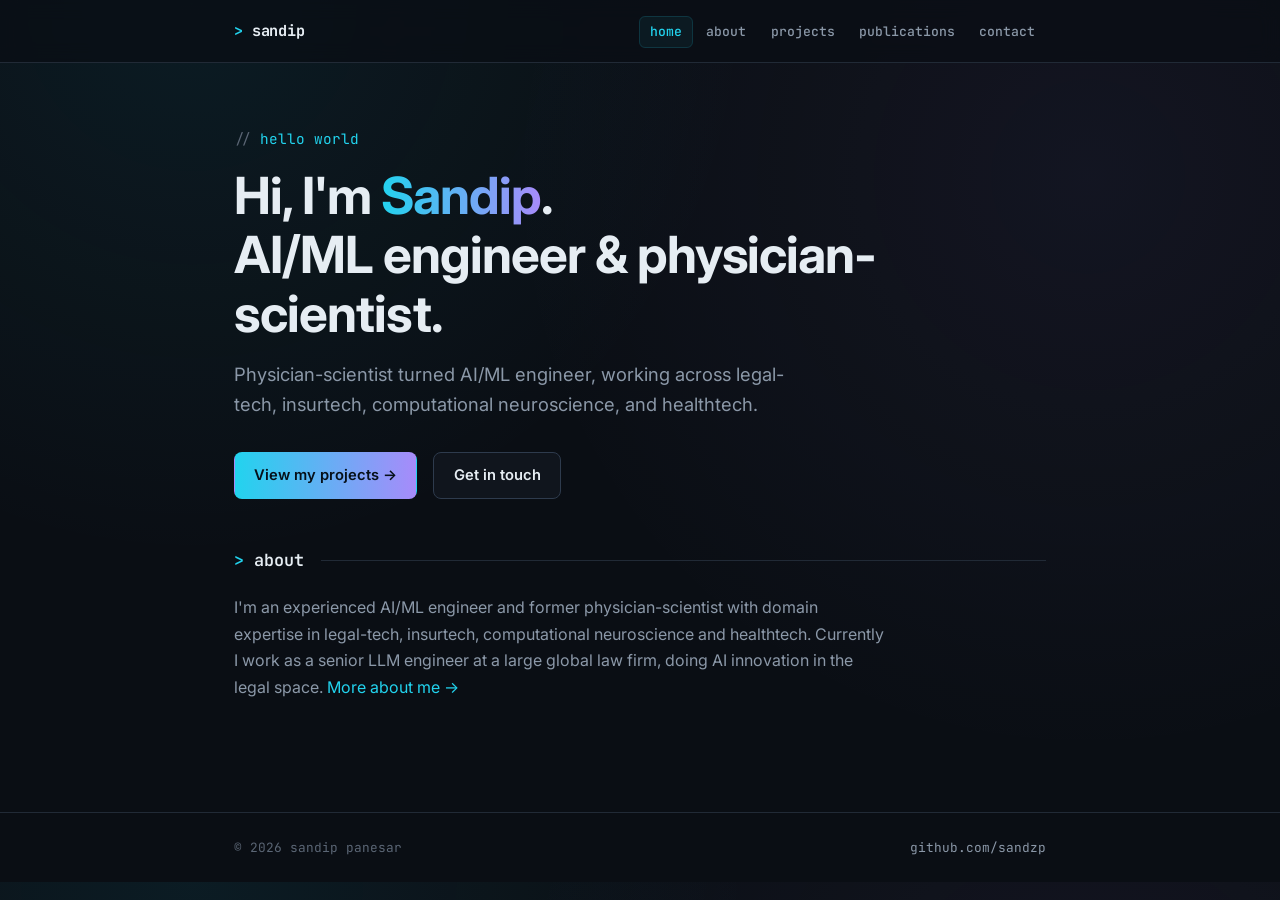
==== commit 080bace7: "Revert "Design/accessibility audit fixes: favicon, OG images, heading hierarchy, focus states, contr" ====
--- a/index.html
+++ b/index.html
@@ -5,18 +5,6 @@
   <meta name="viewport" content="width=device-width, initial-scale=1" />
   <title>Sandip Panesar</title>
   <meta name="description" content="Personal website of Sandip Panesar." />
-  <link rel="icon" type="image/png" href="assets/img/favicon-32.png" />
-  <link rel="apple-touch-icon" href="assets/img/apple-touch-icon.png" />
-  <meta name="theme-color" content="#0a0e14" />
-  <meta property="og:type" content="website" />
-  <meta property="og:title" content="Sandip Panesar" />
-  <meta property="og:description" content="Personal website of Sandip Panesar." />
-  <meta property="og:url" content="https://sandzp.github.io/" />
-  <meta property="og:image" content="https://sandzp.github.io/assets/img/og-image.png" />
-  <meta name="twitter:card" content="summary_large_image" />
-  <meta name="twitter:title" content="Sandip Panesar" />
-  <meta name="twitter:description" content="Personal website of Sandip Panesar." />
-  <meta name="twitter:image" content="https://sandzp.github.io/assets/img/og-image.png" />
   <link rel="preconnect" href="https://fonts.googleapis.com" />
   <link rel="preconnect" href="https://fonts.gstatic.com" crossorigin />
   <link
@@ -35,8 +23,6 @@
           <li><a href="about.html">about</a></li>
           <li><a href="projects.html">projects</a></li>
           <li><a href="publications.html">publications</a></li>
-          <li><a href="space-medicine.html">space medicine</a></li>
-          <li><a href="ai-in-medicine.html">ai in medicine</a></li>
           <li><a href="contact.html">contact</a></li>
         </ul>
       </nav>
--- a/css/style.css
+++ b/css/style.css
@@ -8,7 +8,7 @@
   --bg-elevated: #141b25;
   --text: #e6edf3;
   --text-muted: #8b98a8;
-  --text-dim: #7a8492;
+  --text-dim: #5b6675;
   --border: #212a36;
   --border-hover: #2e3b4d;
 
@@ -53,14 +53,6 @@
 
 a:hover {
   color: var(--accent-2);
-}
-
-a:focus-visible,
-.btn:focus-visible,
-.card:focus-visible {
-  outline: 2px solid var(--accent);
-  outline-offset: 3px;
-  border-radius: 3px;
 }
 
 img {
@@ -278,26 +270,22 @@
   margin-bottom: 3rem;
 }
 
-section h1,
 section h2 {
   font-family: var(--mono);
   font-size: 1.05rem;
   font-weight: 600;
   color: var(--text);
   margin-bottom: 1.25rem;
-  margin-top: 0;
   display: flex;
   align-items: center;
   gap: 0.6rem;
 }
 
-section h1::before,
 section h2::before {
   content: ">";
   color: var(--accent);
 }
 
-section h1::after,
 section h2::after {
   content: "";
   flex: 1;
@@ -678,7 +666,7 @@
 /* ---------------------------------------------------------
    Responsive
 --------------------------------------------------------- */
-@media (max-width: 820px) {
+@media (max-width: 700px) {
   header.site-header .wrapper {
     flex-direction: column;
     align-items: flex-start;
